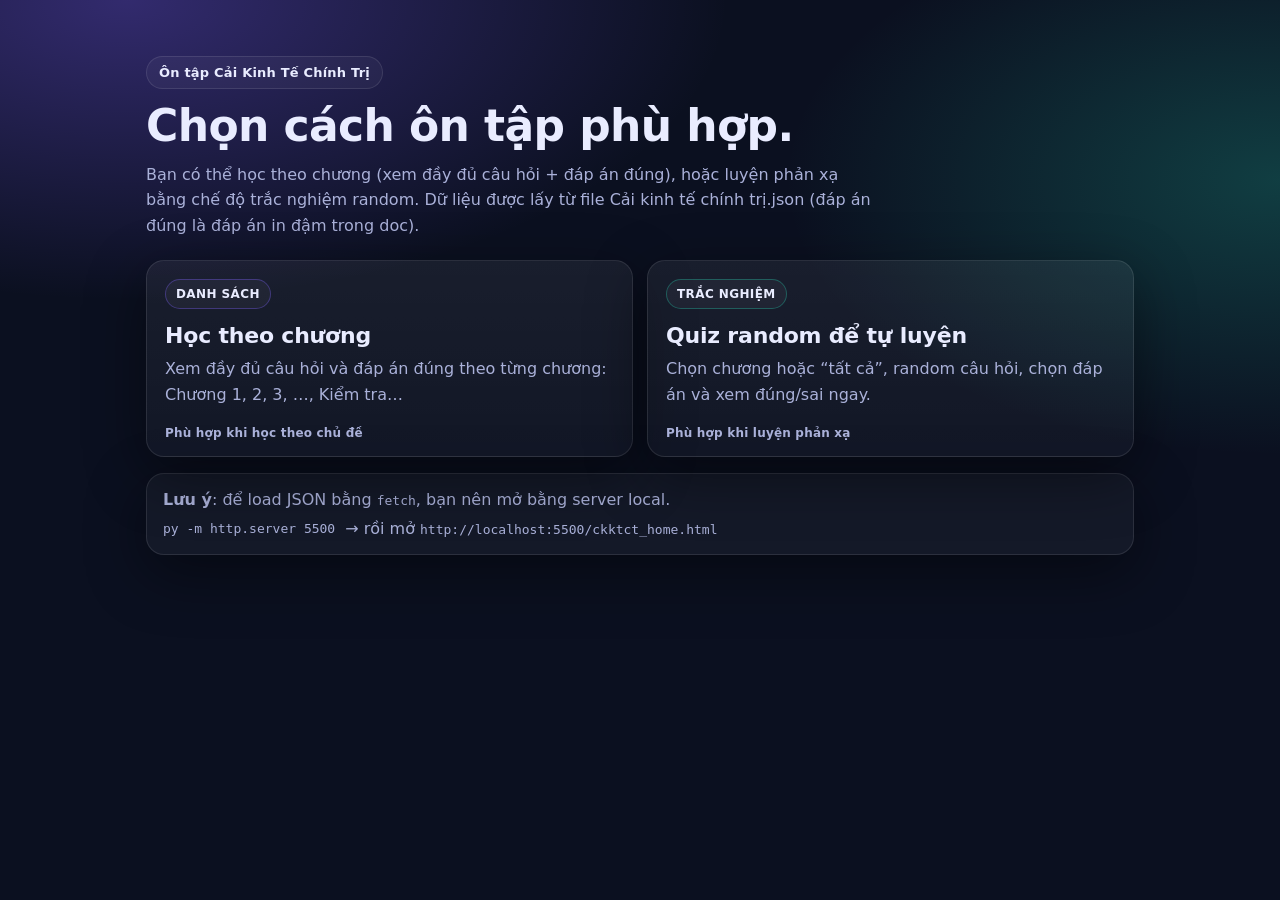
==== ckktct_home.html @ 2ce57a2a "Add docx extractor and study UI Includes Python script to extract questions by chapter and a static " ====
<!doctype html>
<html lang="vi">
  <head>
    <meta charset="utf-8" />
    <meta name="viewport" content="width=device-width,initial-scale=1" />
    <title>Ôn tập Cải Kinh Tế Chính Trị</title>
    <link rel="stylesheet" href="./ckktct.css" />
  </head>
  <body>
    <main class="shell">
      <span class="badge">Ôn tập Cải Kinh Tế Chính Trị</span>
      <h1>Chọn cách ôn tập phù hợp.</h1>
      <p>
        Bạn có thể học theo chương (xem đầy đủ câu hỏi + đáp án đúng), hoặc luyện phản xạ bằng chế độ trắc nghiệm random.
        Dữ liệu được lấy từ file <span class="muted">Cải kinh tế chính trị.json</span> (đáp án đúng là đáp án in đậm trong doc).
      </p>

      <section class="grid">
        <a class="card" href="./ckktct_list.html">
          <span class="card-kicker list">Danh sách</span>
          <h2>Học theo chương</h2>
          <p>Xem đầy đủ câu hỏi và đáp án đúng theo từng chương: Chương 1, 2, 3, …, Kiểm tra…</p>
          <div class="meta">Phù hợp khi học theo chủ đề</div>
        </a>

        <a class="card" href="./ckktct_quiz.html">
          <span class="card-kicker quiz">Trắc nghiệm</span>
          <h2>Quiz random để tự luyện</h2>
          <p>Chọn chương hoặc “tất cả”, random câu hỏi, chọn đáp án và xem đúng/sai ngay.</p>
          <div class="meta">Phù hợp khi luyện phản xạ</div>
        </a>
      </section>

      <div class="panel" style="margin-top:16px">
        <div class="row">
          <span class="muted"><b>Lưu ý</b>: để load JSON bằng <code>fetch</code>, bạn nên mở bằng server local.</span>
        </div>
        <div class="row" style="margin-top:10px">
          <code class="muted">py -m http.server 5500</code>
          <span class="muted">→ rồi mở <code>http://localhost:5500/ckktct_home.html</code></span>
        </div>
      </div>
    </main>
  </body>
</html>
---- ckktct.css ----
:root{
  --bg:#0b1020;
  --panel:#0f1733;
  --panel2:#0d1430;
  --text:#e9ecff;
  --muted:#aab1d9;
  --border:rgba(255,255,255,.10);
  --accent:#7c5cff;
  --accent2:#21c7a8;
  --danger:#ff4d6d;
  --shadow: 0 18px 60px rgba(0,0,0,.45);
}

*{box-sizing:border-box}
html,body{height:100%}
body{
  margin:0;
  font-family: ui-sans-serif, system-ui, -apple-system, Segoe UI, Roboto, Arial, "Apple Color Emoji","Segoe UI Emoji";
  background: radial-gradient(1200px 600px at 10% 0%, rgba(124,92,255,.35), transparent 50%),
              radial-gradient(900px 500px at 100% 20%, rgba(33,199,168,.25), transparent 55%),
              var(--bg);
  color:var(--text);
}

a{color:inherit; text-decoration:none}

.shell{
  max-width: 1024px;
  margin: 0 auto;
  padding: 56px 18px 72px;
}

.badge{
  display:inline-flex;
  gap:10px;
  align-items:center;
  font-weight:700;
  font-size:13px;
  letter-spacing:.2px;
  padding:8px 12px;
  border:1px solid var(--border);
  border-radius:999px;
  background:rgba(255,255,255,.04);
}

h1{
  font-size: 44px;
  line-height: 1.06;
  margin: 14px 0 12px;
  letter-spacing:-.6px;
}

p{
  margin: 0 0 18px;
  color: var(--muted);
  line-height: 1.6;
  max-width: 72ch;
}

.grid{
  display:grid;
  gap: 14px;
  grid-template-columns: repeat(2, minmax(0, 1fr));
  margin-top: 22px;
}

.card{
  background: linear-gradient(180deg, rgba(255,255,255,.06), rgba(255,255,255,.03));
  border:1px solid var(--border);
  border-radius: 18px;
  padding: 18px 18px 16px;
  box-shadow: var(--shadow);
  transition: transform .12s ease, border-color .12s ease, background .12s ease;
  position: relative;
  overflow:hidden;
}
.card:hover{ transform: translateY(-2px); border-color: rgba(124,92,255,.35); }

.card-kicker{
  display:inline-flex;
  align-items:center;
  font-weight:800;
  font-size:12px;
  letter-spacing:.4px;
  text-transform:uppercase;
  padding:7px 10px;
  border-radius: 999px;
  border:1px solid var(--border);
  background: rgba(255,255,255,.04);
}
.card-kicker.list{ border-color: rgba(124,92,255,.35); }
.card-kicker.quiz{ border-color: rgba(33,199,168,.35); }

.card h2{
  margin: 14px 0 8px;
  font-size: 22px;
  letter-spacing:-.2px;
}

.meta{
  margin-top: 14px;
  color: var(--muted);
  font-weight: 700;
  font-size: 12px;
  letter-spacing:.2px;
}

.topbar{
  display:flex;
  justify-content:space-between;
  align-items:center;
  gap:12px;
  margin-bottom: 14px;
}

.btn{
  display:inline-flex;
  align-items:center;
  justify-content:center;
  gap:10px;
  padding:10px 12px;
  border-radius: 12px;
  border:1px solid var(--border);
  background: rgba(255,255,255,.04);
  color: var(--text);
  font-weight:800;
  font-size: 13px;
  cursor:pointer;
}
.btn:hover{ border-color: rgba(255,255,255,.18); }
.btn.primary{
  background: linear-gradient(90deg, rgba(124,92,255,.95), rgba(124,92,255,.70));
  border-color: rgba(124,92,255,.55);
}
.btn.good{
  background: linear-gradient(90deg, rgba(33,199,168,.95), rgba(33,199,168,.70));
  border-color: rgba(33,199,168,.55);
}

.panel{
  background: rgba(255,255,255,.04);
  border:1px solid var(--border);
  border-radius: 18px;
  box-shadow: var(--shadow);
  padding: 16px;
}

.row{
  display:flex;
  gap:10px;
  align-items:center;
  flex-wrap:wrap;
}

select,input[type="number"]{
  background: rgba(255,255,255,.04);
  border:1px solid var(--border);
  color: var(--text);
  padding: 10px 12px;
  border-radius: 12px;
  font-weight: 700;
}

.muted{ color: var(--muted); }

.qcard{
  background: rgba(255,255,255,.03);
  border:1px solid var(--border);
  border-radius: 16px;
  padding: 14px;
  margin-top: 12px;
}

.qtitle{
  font-weight: 900;
  letter-spacing:-.2px;
  margin-bottom: 10px;
}

.choices{
  display:grid;
  gap:8px;
}

.choice{
  display:flex;
  gap:10px;
  align-items:flex-start;
  padding: 10px 12px;
  border-radius: 14px;
  border:1px solid var(--border);
  background: rgba(255,255,255,.03);
  cursor:pointer;
}
.choice:hover{ border-color: rgba(255,255,255,.18); }
.choice input{ margin-top: 3px; }
.choice.correct{ border-color: rgba(33,199,168,.55); background: rgba(33,199,168,.10); }
.choice.wrong{ border-color: rgba(255,77,109,.55); background: rgba(255,77,109,.08); }

.hr{ height:1px; background: var(--border); margin: 12px 0; }

.chapter-group{ margin-top: 14px; }
.chapter-group h3{
  margin: 0 0 10px;
  font-size: 18px;
  letter-spacing:-.2px;
}

details{
  border:1px solid var(--border);
  background: rgba(255,255,255,.03);
  border-radius: 14px;
  padding: 10px 12px;
  margin-bottom: 10px;
}
summary{
  cursor:pointer;
  font-weight: 900;
}

@media (max-width: 860px){
  h1{ font-size: 34px; }
  .grid{ grid-template-columns: 1fr; }
}
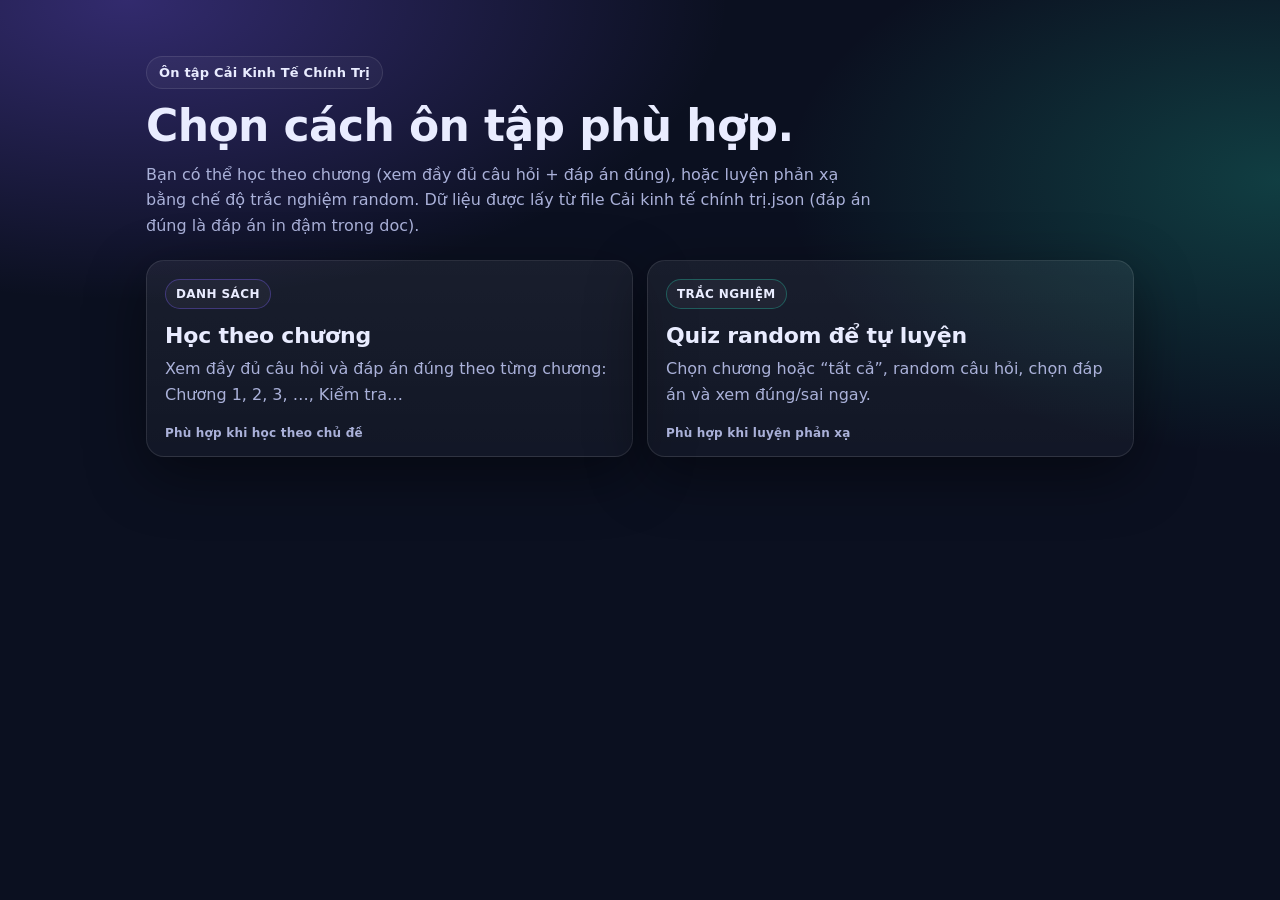
==== commit cf66c8db: "Fix quiz grading UI and remove local-server note Enable Check button after selection, persist feedba" ====
--- a/ckktct_home.html
+++ b/ckktct_home.html
@@ -30,16 +30,6 @@
           <div class="meta">Phù hợp khi luyện phản xạ</div>
         </a>
       </section>
-
-      <div class="panel" style="margin-top:16px">
-        <div class="row">
-          <span class="muted"><b>Lưu ý</b>: để load JSON bằng <code>fetch</code>, bạn nên mở bằng server local.</span>
-        </div>
-        <div class="row" style="margin-top:10px">
-          <code class="muted">py -m http.server 5500</code>
-          <span class="muted">→ rồi mở <code>http://localhost:5500/ckktct_home.html</code></span>
-        </div>
-      </div>
     </main>
   </body>
 </html>
--- a/ckktct.css
+++ b/ckktct.css
@@ -161,6 +161,12 @@
   font-weight: 700;
 }
 
+/* Native dropdown list is often white; force readable text */
+select option{
+  color: #0b1020;
+  background: #ffffff;
+}
+
 .muted{ color: var(--muted); }
 
 .qcard{
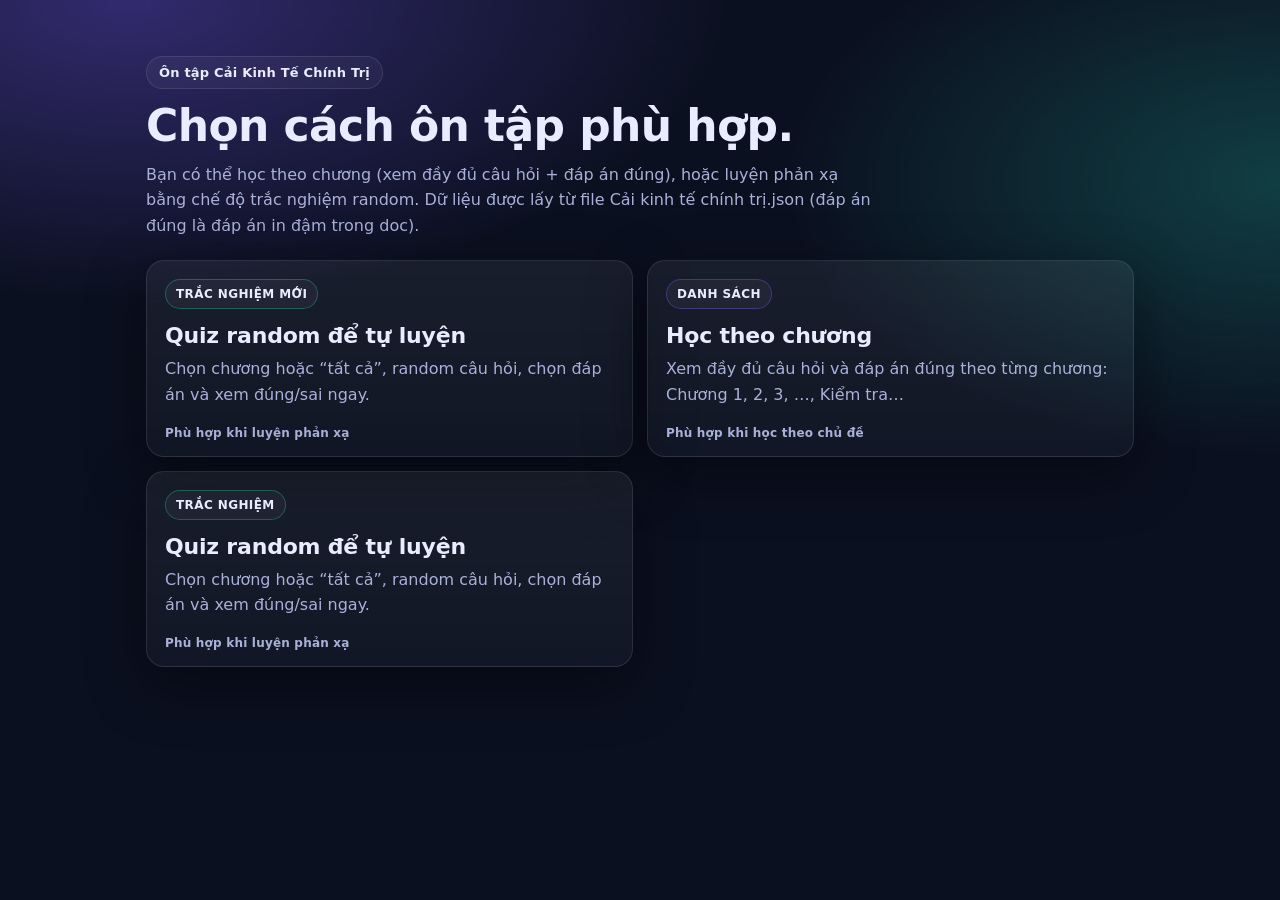
==== commit e48a3dfb: "new" ====
--- a/ckktct_home.html
+++ b/ckktct_home.html
@@ -16,6 +16,12 @@
       </p>
 
       <section class="grid">
+        <a class="card" href="./newindex.html">
+          <span class="card-kicker quiz">Trắc nghiệm mới </span>
+          <h2>Quiz random để tự luyện</h2>
+          <p>Chọn chương hoặc “tất cả”, random câu hỏi, chọn đáp án và xem đúng/sai ngay.</p>
+          <div class="meta">Phù hợp khi luyện phản xạ</div>
+        </a>
         <a class="card" href="./ckktct_list.html">
           <span class="card-kicker list">Danh sách</span>
           <h2>Học theo chương</h2>
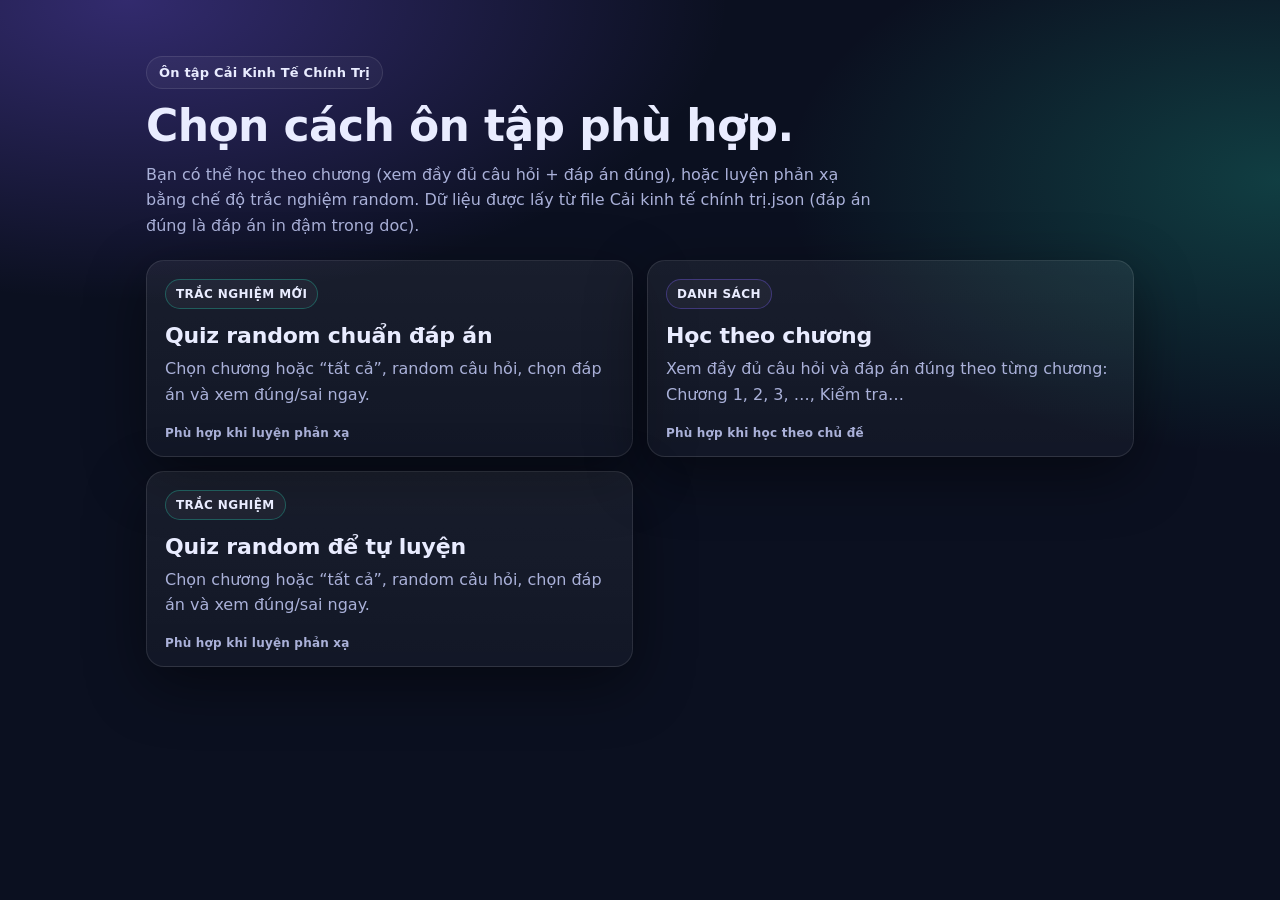
==== commit b140307e: "add" ====
--- a/ckktct_home.html
+++ b/ckktct_home.html
@@ -18,7 +18,7 @@
       <section class="grid">
         <a class="card" href="./newindex.html">
           <span class="card-kicker quiz">Trắc nghiệm mới </span>
-          <h2>Quiz random để tự luyện</h2>
+          <h2>Quiz random chuẩn đáp án</h2>
           <p>Chọn chương hoặc “tất cả”, random câu hỏi, chọn đáp án và xem đúng/sai ngay.</p>
           <div class="meta">Phù hợp khi luyện phản xạ</div>
         </a>
